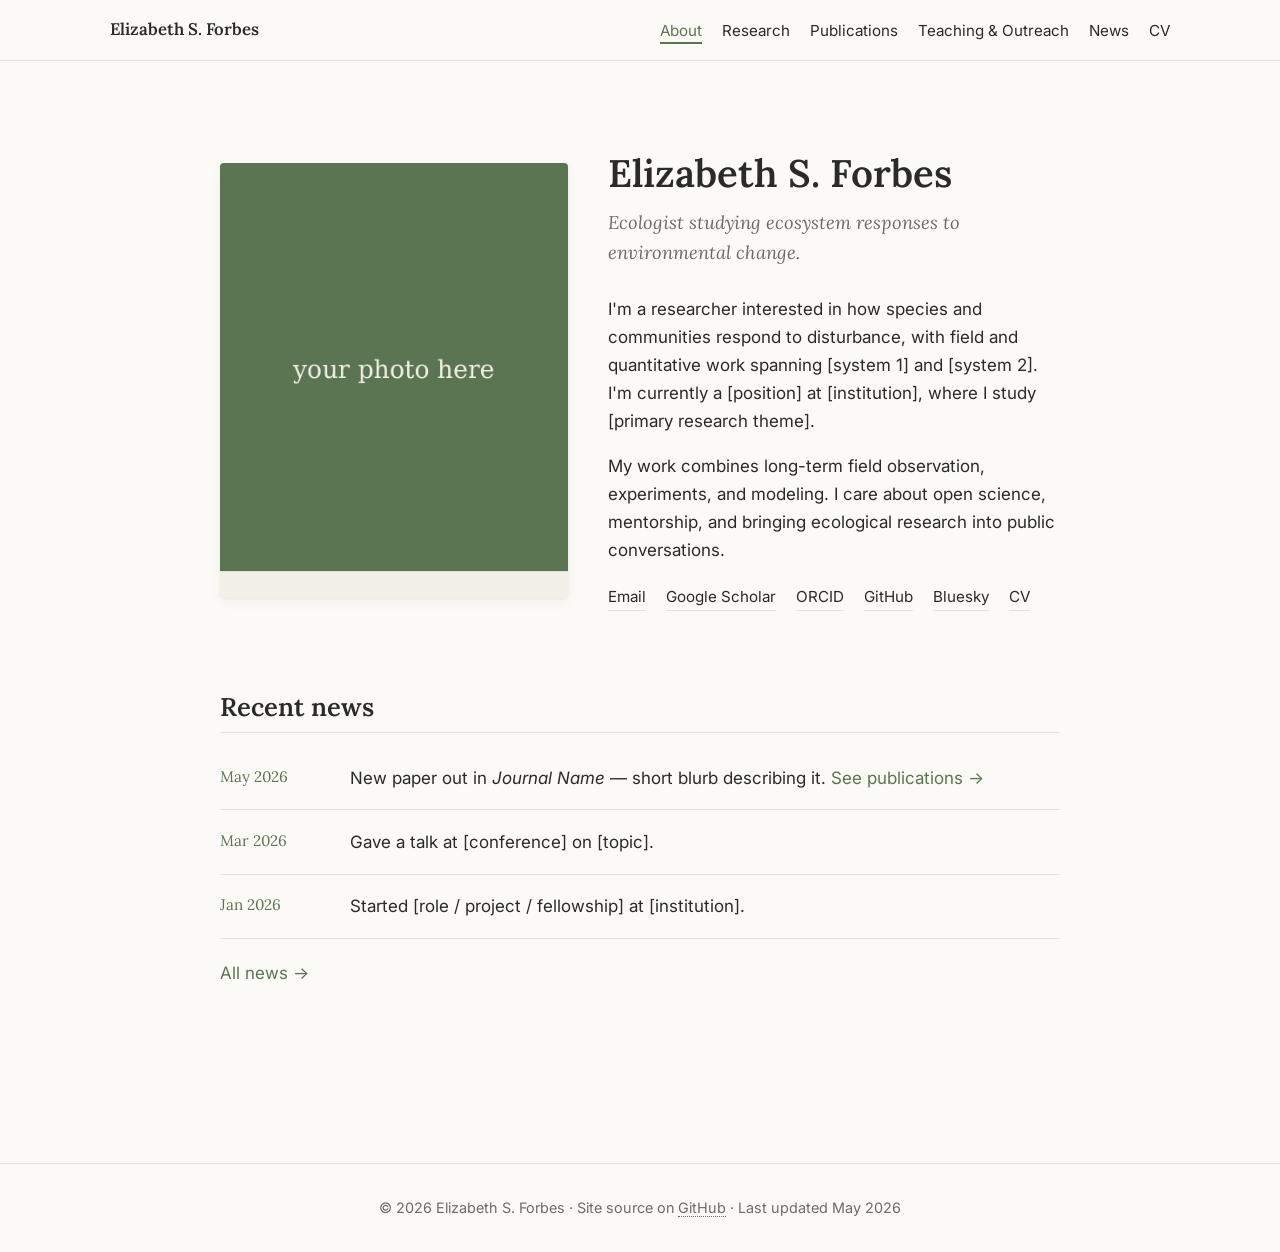
==== index.html @ 3985d93a "Initial commit" ====
<!doctype html>
<html lang="en">
<head>
  <meta charset="utf-8">
  <meta name="viewport" content="width=device-width, initial-scale=1">
  <title>Elizabeth S. Forbes</title>
  <meta name="description" content="Personal site of Elizabeth S. Forbes — ecologist and researcher.">
  <link rel="preconnect" href="https://fonts.googleapis.com">
  <link rel="preconnect" href="https://fonts.gstatic.com" crossorigin>
  <link href="https://fonts.googleapis.com/css2?family=Inter:wght@400;500;600&family=Lora:ital,wght@0,500;0,600;1,400&display=swap" rel="stylesheet">
  <link rel="stylesheet" href="assets/css/style.css">
</head>
<body>

<!-- ===== Site nav (copy this <header> block to every page; mark current page .active) ===== -->
<header class="site-header">
  <nav class="nav">
    <a class="nav-brand" href="index.html">Elizabeth S. Forbes</a>
    <ul class="nav-links">
      <li><a href="index.html" class="active">About</a></li>
      <li><a href="research.html">Research</a></li>
      <li><a href="publications.html">Publications</a></li>
      <li><a href="teaching.html">Teaching &amp; Outreach</a></li>
      <li><a href="news.html">News</a></li>
      <li><a href="cv.html">CV</a></li>
    </ul>
  </nav>
</header>

<main>
  <div class="container">

    <!-- ===== Hero ===== -->
    <section class="hero">
      <!-- EDIT: replace assets/img/hero.jpg with a portrait or fieldwork photo -->
      <div class="hero-photo" role="img" aria-label="Photo of Elizabeth Forbes"></div>

      <div class="hero-text">
        <h1>Elizabeth S. Forbes</h1>
        <p class="tagline">Ecologist studying <!-- EDIT: short research focus --> ecosystem responses to environmental change.</p>

        <p>
          <!-- EDIT: 2–4 sentence bio. Pull text from your Wix site to start. -->
          I'm a researcher interested in how species and communities respond to disturbance, with field
          and quantitative work spanning [system 1] and [system 2]. I'm currently a [position] at [institution],
          where I study [primary research theme].
        </p>
        <p>
          <!-- EDIT: a second paragraph with what you care about / methods / collaborators -->
          My work combines long-term field observation, experiments, and modeling. I care about open science,
          mentorship, and bringing ecological research into public conversations.
        </p>

        <!-- EDIT: update each href and remove any links you don't use -->
        <div class="hero-links">
          <a href="mailto:forbeselizabeth.s@gmail.com">Email</a>
          <a href="https://scholar.google.com/citations?user=YOUR_ID" target="_blank" rel="noopener">Google Scholar</a>
          <a href="https://orcid.org/0000-0000-0000-0000" target="_blank" rel="noopener">ORCID</a>
          <a href="https://github.com/YOUR_USERNAME" target="_blank" rel="noopener">GitHub</a>
          <a href="https://bsky.app/profile/YOUR_HANDLE" target="_blank" rel="noopener">Bluesky</a>
          <a href="cv.html">CV</a>
        </div>
      </div>
    </section>

    <!-- ===== Latest news teaser ===== -->
    <section>
      <h2>Recent news</h2>
      <!-- EDIT: keep 3 most recent items here, mirror full list in news.html -->
      <div class="news-item">
        <div class="news-date">May 2026</div>
        <div>New paper out in <em>Journal Name</em> — short blurb describing it. <a href="publications.html">See publications &rarr;</a></div>
      </div>
      <div class="news-item">
        <div class="news-date">Mar 2026</div>
        <div>Gave a talk at [conference] on [topic].</div>
      </div>
      <div class="news-item">
        <div class="news-date">Jan 2026</div>
        <div>Started [role / project / fellowship] at [institution].</div>
      </div>
      <p style="margin-top:1.25rem;"><a href="news.html">All news &rarr;</a></p>
    </section>

  </div>
</main>

<footer class="site-footer">
  <div class="container">
    &copy; 2026 Elizabeth S. Forbes &middot;
    Site source on <a href="https://github.com/YOUR_USERNAME/YOUR_USERNAME.github.io" target="_blank" rel="noopener">GitHub</a> &middot;
    Last updated May 2026
  </div>
</footer>

</body>
</html>
---- assets/css/style.css ----
/* ============================================================
   Elizabeth S. Forbes — site styles
   Edit colors / fonts here; every page reads from this file.
   ============================================================ */

:root {
  --bg: #fbfaf6;            /* warm cream background          */
  --bg-alt: #f3f0e7;        /* slight tint for alternating    */
  --text: #2a2a2a;          /* near-black body text           */
  --muted: #6b6b6b;         /* secondary / dates / meta       */
  --accent: #5b7553;        /* forest sage — primary accent   */
  --accent-hover: #3d5238;  /* darker sage on hover           */
  --rule: #e6e3da;          /* subtle border lines            */
  --shadow: 0 1px 3px rgba(0,0,0,.05), 0 4px 14px rgba(0,0,0,.04);
  --max-width: 880px;
  --max-width-wide: 1100px;
  --radius: 4px;
  --serif: "Lora", Georgia, "Times New Roman", serif;
  --sans: "Inter", -apple-system, BlinkMacSystemFont, "Segoe UI", Roboto, sans-serif;
}

/* ---------- reset ---------- */
*, *::before, *::after { box-sizing: border-box; }
html, body { margin: 0; padding: 0; }
img { max-width: 100%; display: block; height: auto; }
a { color: var(--accent); text-decoration: none; border-bottom: 1px solid transparent; transition: color .15s, border-color .15s; }
a:hover { color: var(--accent-hover); border-bottom-color: var(--accent-hover); }

/* ---------- base typography ---------- */
body {
  font-family: var(--sans);
  font-size: 17px;
  line-height: 1.65;
  color: var(--text);
  background: var(--bg);
  -webkit-font-smoothing: antialiased;
  -moz-osx-font-smoothing: grayscale;
}
h1, h2, h3, h4 {
  font-family: var(--serif);
  font-weight: 600;
  line-height: 1.25;
  color: var(--text);
  margin: 1.4em 0 .5em;
}
h1 { font-size: 2.4rem; margin-top: 0; }
h2 { font-size: 1.6rem; border-bottom: 1px solid var(--rule); padding-bottom: .35em; }
h3 { font-size: 1.2rem; }
p { margin: 0 0 1em; }
small, .meta { color: var(--muted); font-size: .9rem; }

/* ---------- layout ---------- */
.container {
  max-width: var(--max-width);
  margin: 0 auto;
  padding: 0 1.25rem;
}
.container-wide {
  max-width: var(--max-width-wide);
  margin: 0 auto;
  padding: 0 1.25rem;
}
main { padding: 2.5rem 0 4rem; }
section { margin-bottom: 3rem; }

/* ---------- nav ---------- */
.site-header {
  background: var(--bg);
  border-bottom: 1px solid var(--rule);
  position: sticky;
  top: 0;
  z-index: 50;
}
.nav {
  display: flex;
  align-items: center;
  justify-content: space-between;
  padding: 1rem 1.25rem;
  max-width: var(--max-width-wide);
  margin: 0 auto;
}
.nav-brand {
  font-family: var(--serif);
  font-size: 1.05rem;
  font-weight: 600;
  color: var(--text);
  border-bottom: none;
}
.nav-brand:hover { color: var(--accent); border-bottom: none; }
.nav-links {
  display: flex;
  gap: 1.25rem;
  flex-wrap: wrap;
  list-style: none;
  padding: 0;
  margin: 0;
}
.nav-links a {
  color: var(--text);
  font-size: .95rem;
  border-bottom: 2px solid transparent;
  padding-bottom: 2px;
}
.nav-links a:hover,
.nav-links a.active {
  color: var(--accent);
  border-bottom-color: var(--accent);
}

/* ---------- hero (home page) ---------- */
.hero {
  display: grid;
  grid-template-columns: 1fr 1.3fr;
  gap: 2.5rem;
  align-items: center;
  padding: 3rem 0 2rem;
}
.hero-photo {
  width: 100%;
  aspect-ratio: 4 / 5;
  background: var(--bg-alt) url('../img/hero.jpg') center/cover no-repeat;
  border-radius: var(--radius);
  box-shadow: var(--shadow);
}
.hero h1 { margin-bottom: .25em; }
.hero .tagline {
  font-family: var(--serif);
  font-style: italic;
  font-size: 1.15rem;
  color: var(--muted);
  margin-bottom: 1.5em;
}
.hero-links {
  display: flex;
  flex-wrap: wrap;
  gap: .9rem 1.25rem;
  margin-top: 1.25rem;
  font-size: .95rem;
}
.hero-links a { color: var(--text); border-bottom: 1px solid var(--rule); padding-bottom: 1px; }
.hero-links a:hover { color: var(--accent); border-bottom-color: var(--accent); }

/* ---------- research / project cards ---------- */
.project-grid {
  display: grid;
  grid-template-columns: repeat(auto-fit, minmax(280px, 1fr));
  gap: 2rem;
}
.project {
  background: #fff;
  border: 1px solid var(--rule);
  border-radius: var(--radius);
  overflow: hidden;
  transition: transform .15s, box-shadow .15s;
}
.project:hover { transform: translateY(-2px); box-shadow: var(--shadow); }
.project-photo {
  aspect-ratio: 16 / 10;
  background: var(--bg-alt) center/cover no-repeat;
}
.project-body { padding: 1.1rem 1.25rem 1.4rem; }
.project-body h3 { margin-top: 0; }

/* ---------- publications ---------- */
.pub-year {
  font-family: var(--serif);
  font-size: 1.4rem;
  font-weight: 600;
  margin: 2rem 0 .75rem;
  color: var(--accent);
}
.pub-list { list-style: none; padding: 0; margin: 0; }
.pub-item {
  padding: 1rem 0;
  border-bottom: 1px solid var(--rule);
}
.pub-item:last-child { border-bottom: none; }
.pub-title { font-weight: 600; }
.pub-authors { color: var(--text); }
.pub-authors .me { font-weight: 600; }
.pub-venue { font-style: italic; color: var(--muted); }
.pub-links { margin-top: .35rem; font-size: .9rem; }
.pub-links a { margin-right: .8rem; }

/* ---------- news / blog ---------- */
.news-item {
  display: grid;
  grid-template-columns: 110px 1fr;
  gap: 1.25rem;
  padding: 1.1rem 0;
  border-bottom: 1px solid var(--rule);
}
.news-item:last-child { border-bottom: none; }
.news-date {
  font-family: var(--serif);
  color: var(--accent);
  font-size: .95rem;
}

/* ---------- teaching cards ---------- */
.course {
  padding: 1.25rem 0;
  border-bottom: 1px solid var(--rule);
}
.course:last-child { border-bottom: none; }
.course h3 { margin: 0 0 .25em; }
.course .course-meta { color: var(--muted); font-size: .9rem; margin-bottom: .5em; }

/* ---------- footer ---------- */
.site-footer {
  border-top: 1px solid var(--rule);
  padding: 2rem 0;
  margin-top: 4rem;
  color: var(--muted);
  font-size: .9rem;
  text-align: center;
}
.site-footer a { color: var(--muted); border-bottom: 1px dotted var(--muted); }
.site-footer a:hover { color: var(--accent); border-bottom-color: var(--accent); }

/* ---------- utility ---------- */
.button {
  display: inline-block;
  padding: .6rem 1.1rem;
  background: var(--accent);
  color: #fff !important;
  border-radius: var(--radius);
  font-size: .95rem;
  border-bottom: none;
}
.button:hover { background: var(--accent-hover); border-bottom: none; }

/* ---------- responsive ---------- */
@media (max-width: 720px) {
  body { font-size: 16px; }
  h1 { font-size: 2rem; }
  h2 { font-size: 1.35rem; }
  .hero {
    grid-template-columns: 1fr;
    gap: 1.5rem;
    padding: 1.5rem 0;
  }
  .hero-photo { aspect-ratio: 3 / 2; max-height: 360px; }
  .nav { flex-direction: column; gap: .75rem; align-items: flex-start; }
  .news-item { grid-template-columns: 1fr; gap: .25rem; }
}
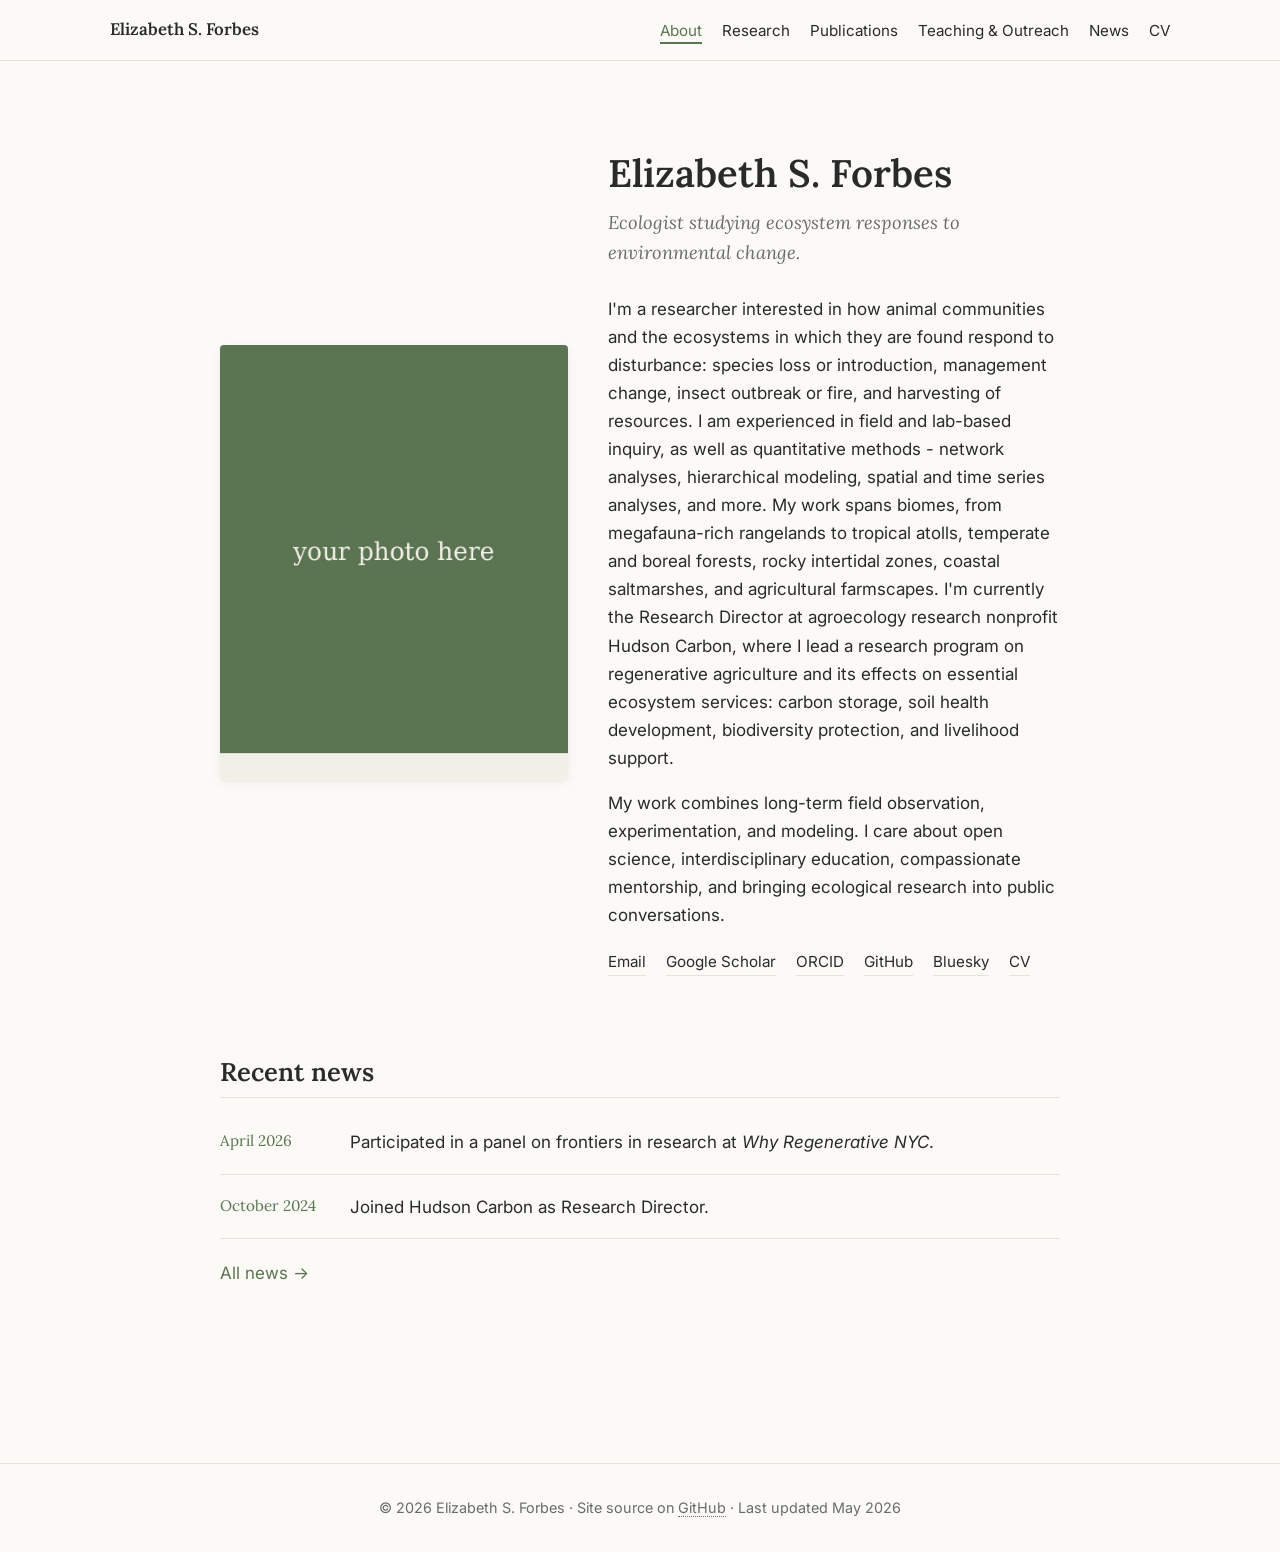
==== commit f0fc666f: "updated landing page" ====
--- a/index.html
+++ b/index.html
@@ -41,14 +41,21 @@
 
         <p>
           <!-- EDIT: 2–4 sentence bio. Pull text from your Wix site to start. -->
-          I'm a researcher interested in how species and communities respond to disturbance, with field
-          and quantitative work spanning [system 1] and [system 2]. I'm currently a [position] at [institution],
-          where I study [primary research theme].
+          I'm a researcher interested in how animal communities and the ecosystems in which they are found 
+          respond to disturbance: species loss or introduction, management change, insect outbreak or fire, 
+          and harvesting of resources. I am experienced in field and lab-based inquiry, as well as quantitative
+          methods - network analyses, hierarchical modeling, spatial and time series analyses, and more. My work
+          spans biomes, from megafauna-rich rangelands to tropical atolls, temperate and boreal forests, rocky 
+          intertidal zones, coastal saltmarshes, and agricultural farmscapes.
+          
+          I'm currently the Research Director at agroecology research nonprofit Hudson Carbon, where I lead a
+          research program on regenerative agriculture and its effects on essential ecosystem services: carbon 
+          storage, soil health development, biodiversity protection, and livelihood support.
         </p>
         <p>
           <!-- EDIT: a second paragraph with what you care about / methods / collaborators -->
-          My work combines long-term field observation, experiments, and modeling. I care about open science,
-          mentorship, and bringing ecological research into public conversations.
+          My work combines long-term field observation, experimentation, and modeling. I care about open science,
+          interdisciplinary education, compassionate mentorship, and bringing ecological research into public conversations.
         </p>
 
         <!-- EDIT: update each href and remove any links you don't use -->
@@ -67,17 +74,17 @@
     <section>
       <h2>Recent news</h2>
       <!-- EDIT: keep 3 most recent items here, mirror full list in news.html -->
+      <!-- <div class="news-item"> -->
+        <!-- <div class="news-date">May 2026</div> -->
+        <!-- <div>New paper out in <em>Journal Name</em> — short blurb describing it. <a href="publications.html">See publications &rarr;</a></div> -->
+      <!-- </div> -->
       <div class="news-item">
-        <div class="news-date">May 2026</div>
-        <div>New paper out in <em>Journal Name</em> — short blurb describing it. <a href="publications.html">See publications &rarr;</a></div>
+        <div class="news-date">April 2026</div>
+        <div>Participated in a panel on frontiers in research at <i>Why Regenerative NYC</i>.</div>
       </div>
       <div class="news-item">
-        <div class="news-date">Mar 2026</div>
-        <div>Gave a talk at [conference] on [topic].</div>
-      </div>
-      <div class="news-item">
-        <div class="news-date">Jan 2026</div>
-        <div>Started [role / project / fellowship] at [institution].</div>
+        <div class="news-date">October 2024</div>
+        <div>Joined Hudson Carbon as Research Director.</div>
       </div>
       <p style="margin-top:1.25rem;"><a href="news.html">All news &rarr;</a></p>
     </section>
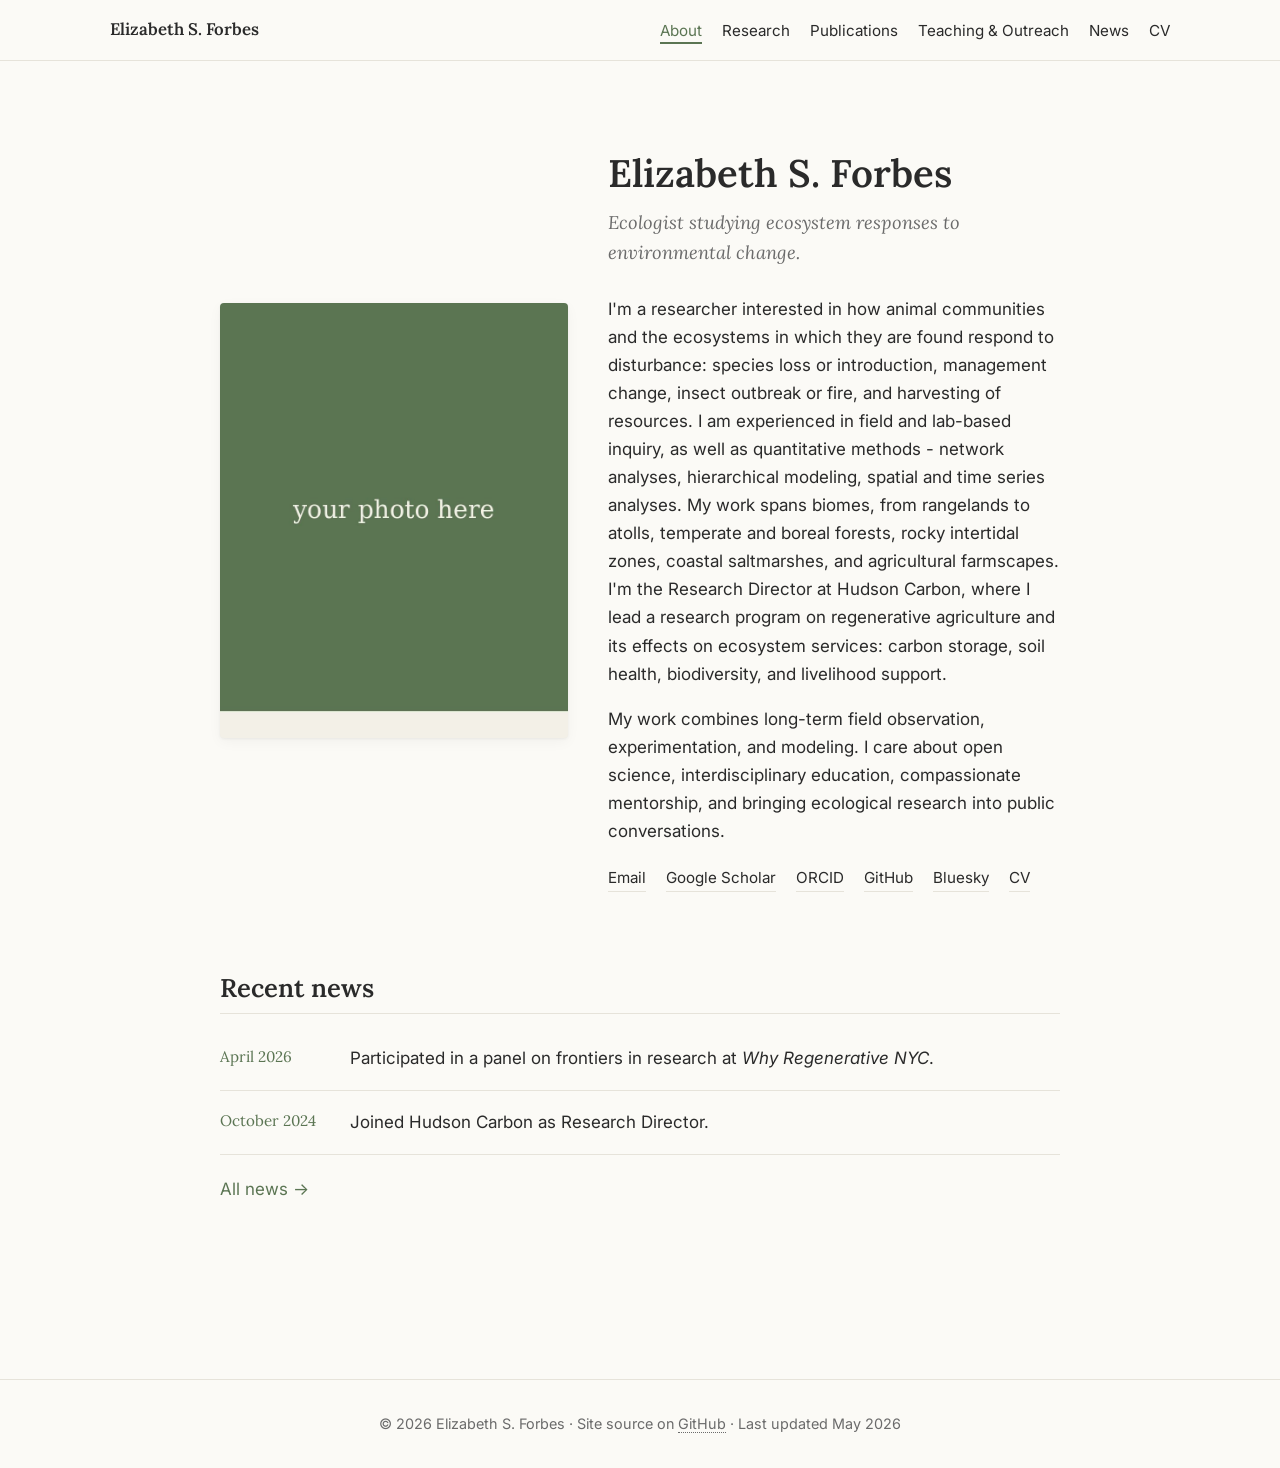
==== commit faf75463: "Update index.html" ====
--- a/index.html
+++ b/index.html
@@ -44,13 +44,12 @@
           I'm a researcher interested in how animal communities and the ecosystems in which they are found 
           respond to disturbance: species loss or introduction, management change, insect outbreak or fire, 
           and harvesting of resources. I am experienced in field and lab-based inquiry, as well as quantitative
-          methods - network analyses, hierarchical modeling, spatial and time series analyses, and more. My work
-          spans biomes, from megafauna-rich rangelands to tropical atolls, temperate and boreal forests, rocky 
-          intertidal zones, coastal saltmarshes, and agricultural farmscapes.
+          methods - network analyses, hierarchical modeling, spatial and time series analyses. My work
+          spans biomes, from rangelands to atolls, temperate and boreal forests, rocky intertidal zones, coastal 
+          saltmarshes, and agricultural farmscapes.
           
-          I'm currently the Research Director at agroecology research nonprofit Hudson Carbon, where I lead a
-          research program on regenerative agriculture and its effects on essential ecosystem services: carbon 
-          storage, soil health development, biodiversity protection, and livelihood support.
+          I'm the Research Director at Hudson Carbon, where I lead a research program on regenerative agriculture 
+          and its effects on ecosystem services: carbon storage, soil health, biodiversity, and livelihood support.
         </p>
         <p>
           <!-- EDIT: a second paragraph with what you care about / methods / collaborators -->
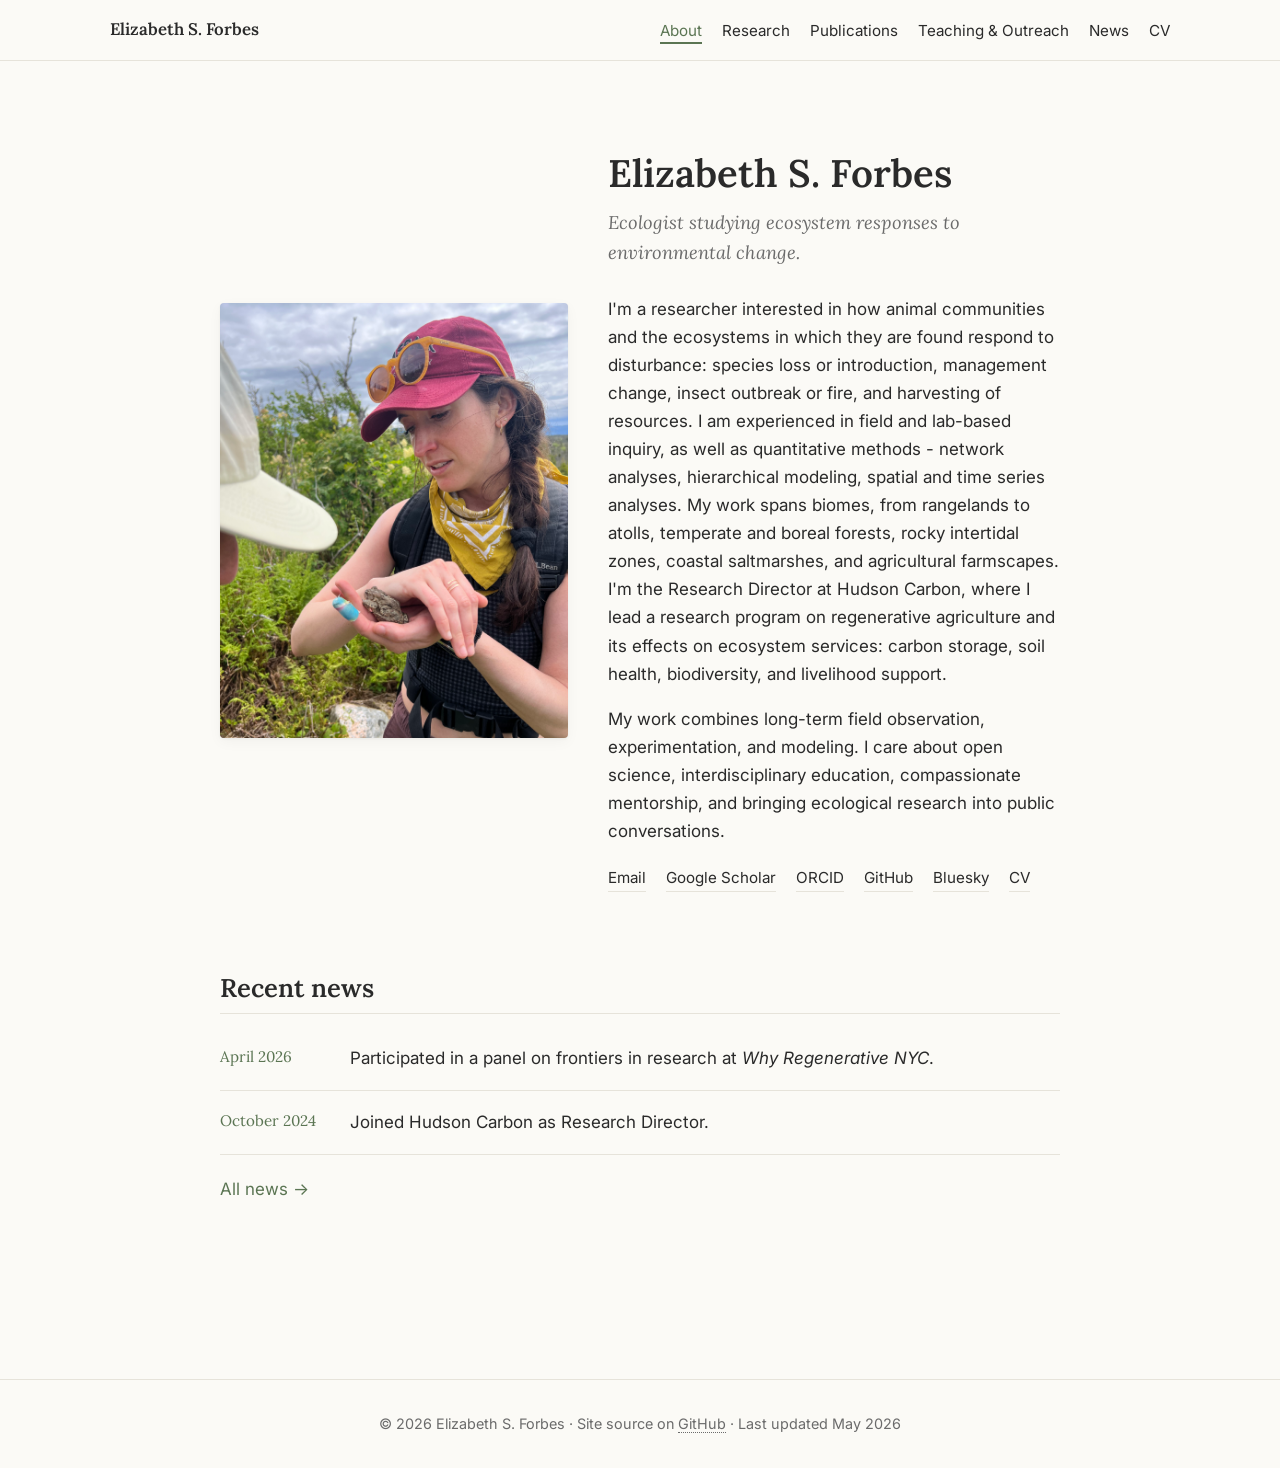
==== commit 3d9c3eef: "updated landing page" ====
--- a/index.html
+++ b/index.html
@@ -60,10 +60,10 @@
         <!-- EDIT: update each href and remove any links you don't use -->
         <div class="hero-links">
           <a href="mailto:forbeselizabeth.s@gmail.com">Email</a>
-          <a href="https://scholar.google.com/citations?user=YOUR_ID" target="_blank" rel="noopener">Google Scholar</a>
-          <a href="https://orcid.org/0000-0000-0000-0000" target="_blank" rel="noopener">ORCID</a>
-          <a href="https://github.com/YOUR_USERNAME" target="_blank" rel="noopener">GitHub</a>
-          <a href="https://bsky.app/profile/YOUR_HANDLE" target="_blank" rel="noopener">Bluesky</a>
+          <a href="https://scholar.google.com/citations?user=6LDUEaUAAAAJ&hl=en&oi=ao" target="_blank" rel="noopener">Google Scholar</a>
+          <a href="https://orcid.org/my-orcid?orcid=0000-0003-3462-0323" target="_blank" rel="noopener">ORCID</a>
+          <a href="https://github.com/elizabethforbes" target="_blank" rel="noopener">GitHub</a>
+          <a href="https://bsky.app/profile/elizabethforbes.bsky.social" target="_blank" rel="noopener">Bluesky</a>
           <a href="cv.html">CV</a>
         </div>
       </div>
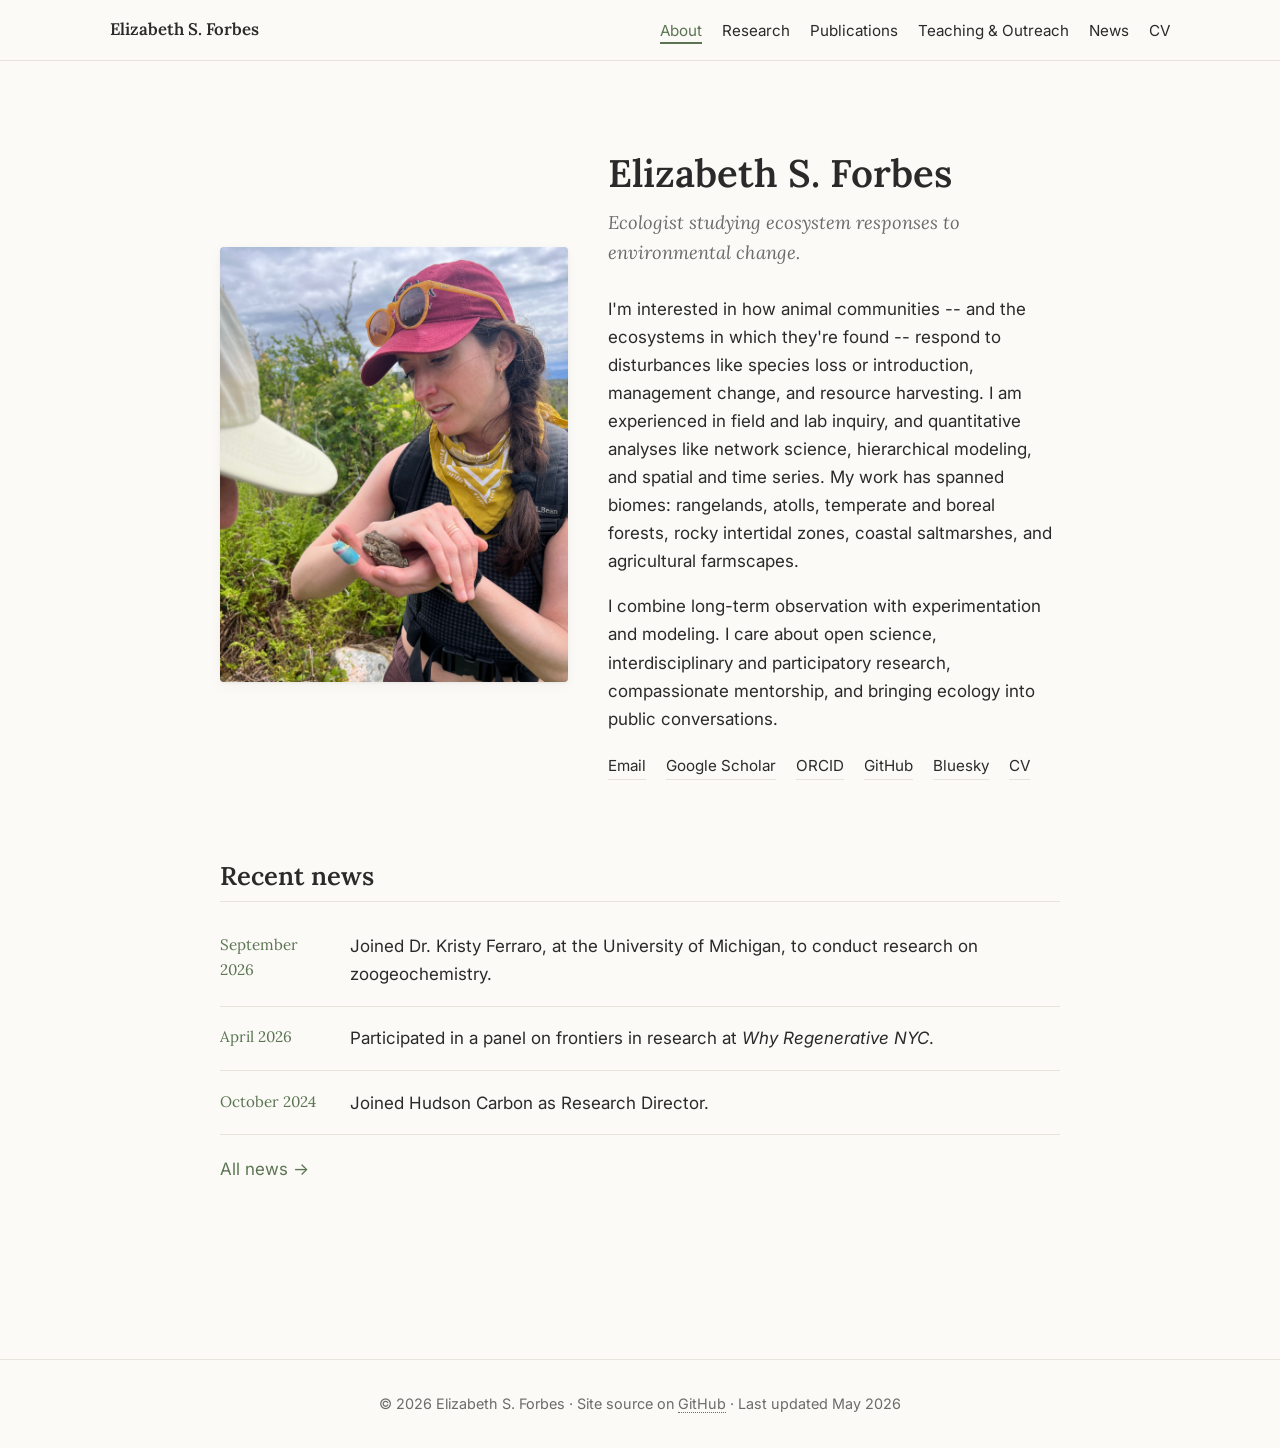
==== commit 25e10c3a: "updated website" ====
--- a/index.html
+++ b/index.html
@@ -37,24 +37,21 @@
 
       <div class="hero-text">
         <h1>Elizabeth S. Forbes</h1>
-        <p class="tagline">Ecologist studying <!-- EDIT: short research focus --> ecosystem responses to environmental change.</p>
+        <p class="tagline">Ecologist studying ecosystem responses to environmental change.</p>
 
         <p>
           <!-- EDIT: 2–4 sentence bio. Pull text from your Wix site to start. -->
-          I'm a researcher interested in how animal communities and the ecosystems in which they are found 
-          respond to disturbance: species loss or introduction, management change, insect outbreak or fire, 
-          and harvesting of resources. I am experienced in field and lab-based inquiry, as well as quantitative
-          methods - network analyses, hierarchical modeling, spatial and time series analyses. My work
-          spans biomes, from rangelands to atolls, temperate and boreal forests, rocky intertidal zones, coastal 
+          I'm interested in how animal communities -- and the ecosystems in which they're found --
+          respond to disturbances like species loss or introduction, management change, and resource harvesting. 
+          I am experienced in field and lab inquiry, and quantitative analyses like
+          network science, hierarchical modeling, and spatial and time series. My work
+          has spanned biomes: rangelands, atolls, temperate and boreal forests, rocky intertidal zones, coastal 
           saltmarshes, and agricultural farmscapes.
-          
-          I'm the Research Director at Hudson Carbon, where I lead a research program on regenerative agriculture 
-          and its effects on ecosystem services: carbon storage, soil health, biodiversity, and livelihood support.
         </p>
         <p>
           <!-- EDIT: a second paragraph with what you care about / methods / collaborators -->
-          My work combines long-term field observation, experimentation, and modeling. I care about open science,
-          interdisciplinary education, compassionate mentorship, and bringing ecological research into public conversations.
+          I combine long-term observation with experimentation and modeling. I care about open science,
+          interdisciplinary and participatory research, compassionate mentorship, and bringing ecology into public conversations.
         </p>
 
         <!-- EDIT: update each href and remove any links you don't use -->
@@ -77,6 +74,10 @@
         <!-- <div class="news-date">May 2026</div> -->
         <!-- <div>New paper out in <em>Journal Name</em> — short blurb describing it. <a href="publications.html">See publications &rarr;</a></div> -->
       <!-- </div> -->
+      <div class="news-item">
+        <div class="news-date">September 2026</div>
+        <div>Joined Dr. Kristy Ferraro, at the University of Michigan, to conduct research on zoogeochemistry.</div>
+      </div>
       <div class="news-item">
         <div class="news-date">April 2026</div>
         <div>Participated in a panel on frontiers in research at <i>Why Regenerative NYC</i>.</div>
